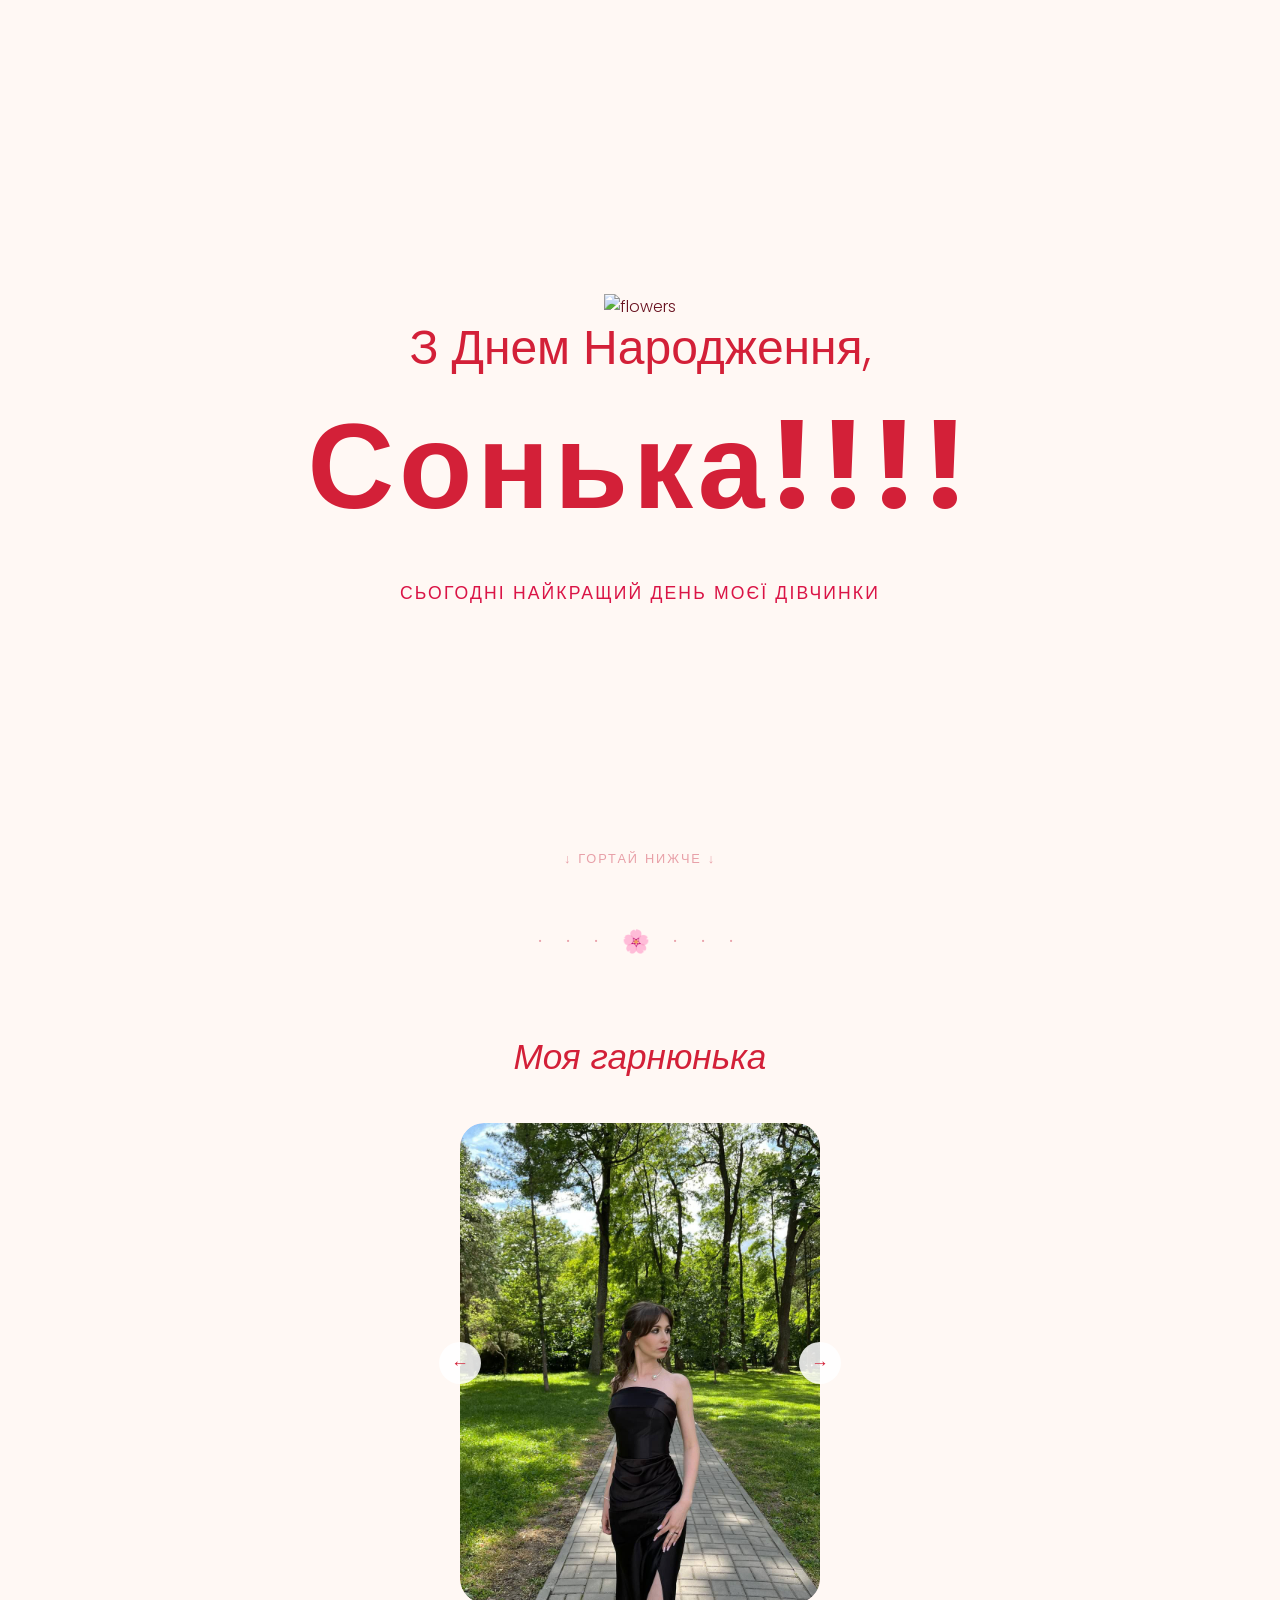
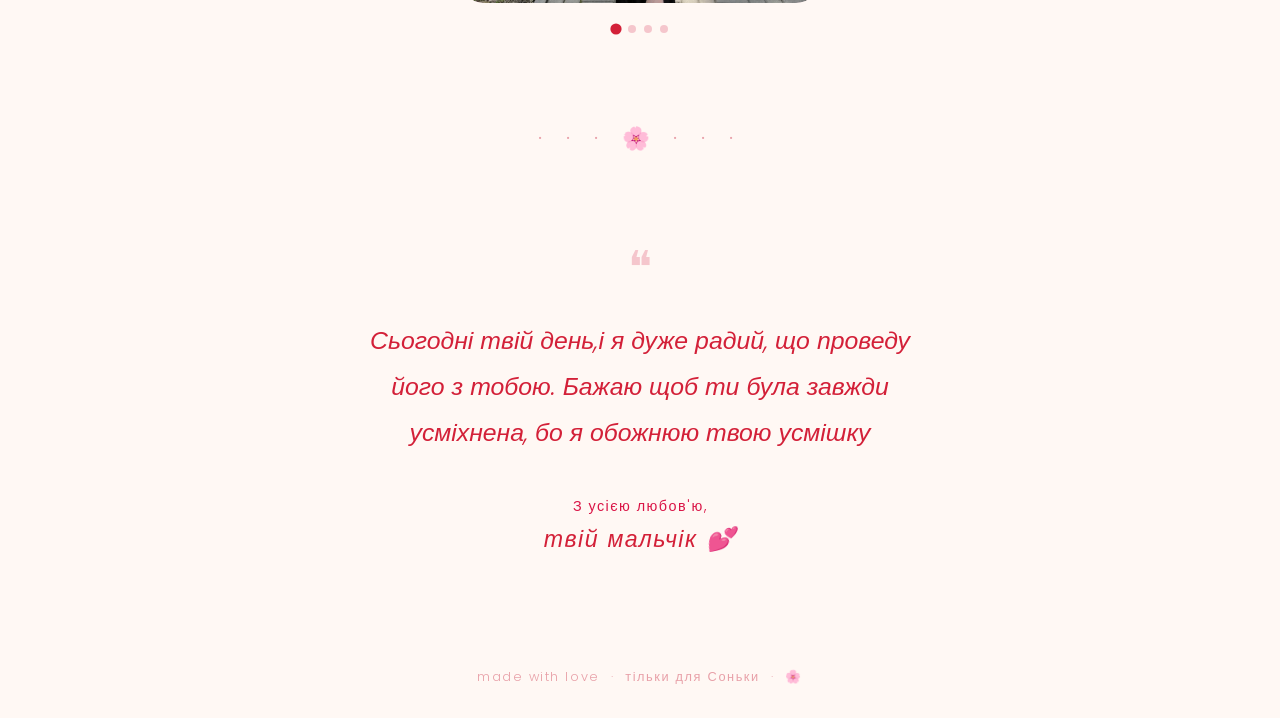
==== index.html @ 1e5dcf20 "Rename index .html to index.html" ====
<!DOCTYPE html>
<html lang="uk">
<head>
  <meta charset="UTF-8" />
  <meta name="viewport" content="width=device-width, initial-scale=1.0" />
  <title>happy birthday</title>
  <link rel="stylesheet" href="style.css" />
<link href="https://fonts.googleapis.com/css2?family=Poppins:wght@300;400;600;700&display=swap" rel="stylesheet" />
</head>
<body>

  <!-- Floating petals background -->
  <div class="petals" id="petals"></div>

  <!-- HERO -->
  <section class="hero">
    <div class="flower-anim">
      <img src="https://media3.giphy.com/media/v1.Y2lkPTc5MGI3NjExazk0a2RoeWdkYzE1czJrOG9vMXBnZjNpNmd0aGhjajh3enE3dWp1bCZlcD12MV9pbnRlcm5hbF9naWZfYnlfaWQmY3Q9Zw/jeD6F4bbAASCFAtr5i/giphy.gif" alt="flowers" class="hero-gif" />
    </div>
    <p class="hero-title">З Днем Народження,</p>
    <p class="hero-name">Сонька!!!!</p>
    <p class="hero-sub">сьогодні найкращий день моєї дівчинки </p>
    <span class="scroll-hint">↓ гортай нижче ↓</span>
  </section>

  <div class="divider">· · · 🌸 · · ·</div>

  <!-- PHOTO CAROUSEL -->
  <section class="carousel-section">
    <p class="section-label">Моя гарнюнька </p>

    <div class="carousel-wrap">

      <div class="carousel-frame" id="carousel">



        <div class="slide active">
          <img src="hbph1.jpg" alt="photo 1" />
            
        </div>

        <div class="slide">
          <img src="hbph2.jpg" alt="photo 2" />
            
          
        </div>

        <div class="slide">
          <img src="hbph67.jpg" alt="photo 3" />
           
          
        </div>

        <div class="slide">
          <img src="hbph4.jpg" alt="photo 4" style="width:100%;height:100%;object-fit:cover;display:block;" />
          
        </div>

      </div><!-- /carousel-frame -->

      <button class="arrow prev" id="prev" aria-label="попереднє фото">&#8592;</button>
      <button class="arrow next" id="next" aria-label="наступне фото">&#8594;</button>

    </div><!-- /carousel-wrap -->

    <div class="dots" id="dots"></div>

  </section>

  <div class="divider">· · · 🌸 · · ·</div>

  <!-- MESSAGE -->
  <section class="message-section">
    <blockquote>
      Сьогодні твій день,і я дуже радий,
      що проведу його з тобою.
      Бажаю щоб ти була завжди усміхнена,
      бо я обожнюю твою усмішку
    </blockquote>
    <div class="sign">
      З усією любов'ю,
      <strong> твій мальчік 💕</strong>
    </div>
  </section>

  <footer>
    made with love &nbsp;·&nbsp; тільки для Соньки &nbsp;·&nbsp; 🌸
  </footer>

  <script>
    /* ── Petals ── */
    const petalEl = document.getElementById('petals');
    const symbols = ['💋','❤️','🥳','🎉'];
    for (let i = 0; i < 20; i++) {
      const p = document.createElement('span');
      p.className = 'petal';
      p.textContent = symbols[Math.floor(Math.random() * symbols.length)];
      p.style.left = Math.random() * 100 + 'vw';
      p.style.animationDuration = (8 + Math.random() * 10) + 's';
      p.style.animationDelay    = (Math.random() * 12) + 's';
      p.style.fontSize          = (13 + Math.random() * 13) + 'px';
      petalEl.appendChild(p);
    }

    /* ── Carousel ── */
    const slides   = Array.from(document.querySelectorAll('.slide'));
    const dotsWrap = document.getElementById('dots');
    let current = 0;
    let timer;

    slides.forEach((_, i) => {
      const d = document.createElement('button');
      d.className = 'dot' + (i === 0 ? ' active' : '');
      d.setAttribute('aria-label', 'фото ' + (i + 1));
      d.addEventListener('click', () => go(i));
      dotsWrap.appendChild(d);
    });

    function go(idx) {
      slides[current].classList.remove('active');
      dotsWrap.children[current].classList.remove('active');
      current = (idx + slides.length) % slides.length;
      slides[current].classList.add('active');
      dotsWrap.children[current].classList.add('active');
      resetTimer();
    }

    function resetTimer() {
      clearInterval(timer);
      timer = setInterval(() => go(current + 1), 4000);
    }

    document.getElementById('prev').addEventListener('click', () => go(current - 1));
    document.getElementById('next').addEventListener('click', () => go(current + 1));

    resetTimer();
  </script>

</body>
</html>
---- style.css ----
*, *::before, *::after {
  box-sizing: border-box;
  margin: 0;
  padding: 0;
}

:root {
  --rose:       #e8a0a8;
  --blush:      #f5c6cc;
  --petal:      #fce4ec;
  --cream:      #fff8f4;
  --mauve:      #d32038;
  --deep:       #d32038;
  --text:       #691220;
  --light-text: #da1446;
}

html { scroll-behavior: smooth; }

body {
  background: var(--cream);
  font-family: 'Poppins', sans-serif;
  font-weight: 300;
  color: var(--text);
  min-height: 100vh;
  overflow-x: hidden;
}

/* ── Petals ── */
.petals {
  position: fixed;
  inset: 0;
  pointer-events: none;
  z-index: 0;
  overflow: hidden;
}
.petal {
  position: absolute;
  top: -60px;
  animation: fall linear infinite;
  opacity: 0.55;
}
@keyframes fall {
  0%   { transform: translateY(0)     rotate(0deg)   translateX(0);   opacity: 0.55; }
  100% { transform: translateY(110vh) rotate(360deg) translateX(40px); opacity: 0; }
}

/* ── Hero ── */
.hero {
  position: relative;
  z-index: 1;
  min-height: 100vh;
  display: flex;
  flex-direction: column;
  align-items: center;
  justify-content: center;
  text-align: center;
  padding: 2rem;
}
.hero-title {
  font-family: 'Poppins', sans-serif;
  font-size: clamp(1.8rem, 4vw, 3rem);
  font-weight: 300;
  color: var(--deep);
  line-height: 1.2;
  animation: fadeUp 1.2s ease both;
}
.hero-name {
  font-family: 'Poppins', sans-serif;
  font-size: clamp(3.5rem, 10vw, 7.5rem);
  font-weight: 700;
  color: var(--mauve);
  letter-spacing: 0.04em;
  animation: fadeUp 1.4s ease both;
}
.hero-sub {
  margin-top: 1.5rem;
  font-size: clamp(0.85rem, 2.2vw, 1.1rem);
  color: var(--light-text);
  letter-spacing: 0.12em;
  text-transform: uppercase;
  animation: fadeUp 1.6s ease both;
}
.scroll-hint {
  position: absolute;
  bottom: 2rem;
  font-size: 0.8rem;
  letter-spacing: 0.15em;
  text-transform: uppercase;
  color: var(--rose);
  animation: bounce 2s ease-in-out infinite;
}
@keyframes bounce {
  0%, 100% { transform: translateY(0); }
  50%       { transform: translateY(8px); }
}
@keyframes fadeUp {
  from { opacity: 0; transform: translateY(30px); }
  to   { opacity: 1; transform: translateY(0); }
}

/* ── Divider ── */
.divider {
  position: relative;
  z-index: 1;
  text-align: center;
  padding: 1.5rem;
  color: var(--rose);
  font-size: 1.4rem;
  letter-spacing: 0.4em;
}

/* ── Carousel section ── */
.carousel-section {
  position: relative;
  z-index: 1;
  padding: 3rem 1rem 4rem;
  text-align: center;
}
.section-label {
  font-family: 'Poppins', sans-serif;
  font-size: clamp(1.4rem, 4vw, 2.2rem);
  font-style: italic;
  color: var(--deep);
  margin-bottom: 2.5rem;
}

/* Carousel wrapper — clips arrows */
.carousel-wrap {
  position: relative;
  width: 360px;
  margin: 0 auto;
}

/* THE FIX: strict clipping box */
.carousel-frame {
  position: relative;
  width: 360px;
  height: 480px;
  border-radius: 24px;
  overflow: hidden;
  background: var(--petal);
  box-shadow: 0 20px 60px rgba(139, 58, 71, 0.15);
  contain: strict;
  clip-path: inset(0 round 24px);
}

/* Slides stack on top of each other inside the frame */
.slide {
  position: absolute;
  top: 0;
  left: 0;
  width: 100%;
  height: 100%;
  opacity: 0;
  transition: opacity 0.8s ease;
  pointer-events: none;
}
.slide.active {
  opacity: 1;
  pointer-events: auto;
}

.slide img {
  width: 100%;
  height: 100%;
  object-fit: cover;
  display: block;
}

/* Placeholder (no photo yet) */
.placeholder {
  width: 100%;
  height: 100%;
  display: flex;
  flex-direction: column;
  align-items: center;
  justify-content: center;
  gap: 0.8rem;
  background: var(--petal);
  color: var(--mauve);
  font-family: 'Poppins', sans-serif;
  font-style: italic;
  font-size: 1.1rem;
}
.placeholder-icon { font-size: 3rem; }
.placeholder small {
  font-size: 0.75rem;
  opacity: 0.6;
  font-style: normal;
}

/* Arrow buttons */
.arrow {
  position: absolute;
  top: 50%;
  transform: translateY(-50%);
  background: rgba(255, 255, 255, 0.85);
  border: none;
  border-radius: 50%;
  width: 42px;
  height: 42px;
  font-size: 1.1rem;
  color: var(--deep);
  cursor: pointer;
  z-index: 10;
  display: flex;
  align-items: center;
  justify-content: center;
  transition: background 0.2s;
}
.arrow:hover { background: #fff; }
.arrow.prev { left: -21px; }
.arrow.next { right: -21px; }

/* Dots */
.dots {
  display: flex;
  justify-content: center;
  gap: 8px;
  margin-top: 1.4rem;
}
.dot {
  width: 8px;
  height: 8px;
  border-radius: 50%;
  background: var(--blush);
  border: none;
  cursor: pointer;
  padding: 0;
  transition: background 0.3s, transform 0.3s;
}
.dot.active {
  background: var(--mauve);
  transform: scale(1.4);
}

/* ── Message ── */
.message-section {
  position: relative;
  z-index: 1;
  max-width: 640px;
  margin: 0 auto;
  padding: 3rem 2rem 5rem;
  text-align: center;
}
.message-section blockquote {
  font-family: 'Poppins', sans-serif;
  font-style: italic;
  font-size: clamp(1.15rem, 2.8vw, 1.55rem);
  color: var(--deep);
  line-height: 1.85;
  border: none;
}
.message-section blockquote::before {
  content: '❝';
  display: block;
  font-size: 2.8rem;
  color: var(--blush);
  margin-bottom: 0.5rem;
  font-style: normal;
}
.sign {
  margin-top: 2.5rem;
  font-size: 0.9rem;
  letter-spacing: 0.1em;
  color: var(--light-text);
}
.sign strong {
  display: block;
  font-family: 'Poppins', sans-serif;
  font-style: italic;
  font-size: 1.45rem;
  color: var(--mauve);
  font-weight: 400;
  margin-top: 0.3rem;
}

/* ── Footer ── */
footer {
  position: relative;
  z-index: 1;
  text-align: center;
  padding: 2rem;
  font-size: 0.8rem;
  color: var(--rose);
  letter-spacing: 0.12em;
}

/* ── Mobile ── */
@media (max-width: 440px) {
  .carousel-wrap,
  .carousel-frame { width: 300px; height: 400px; }
  .arrow.prev { left: -16px; }
  .arrow.next { right: -16px; }
}
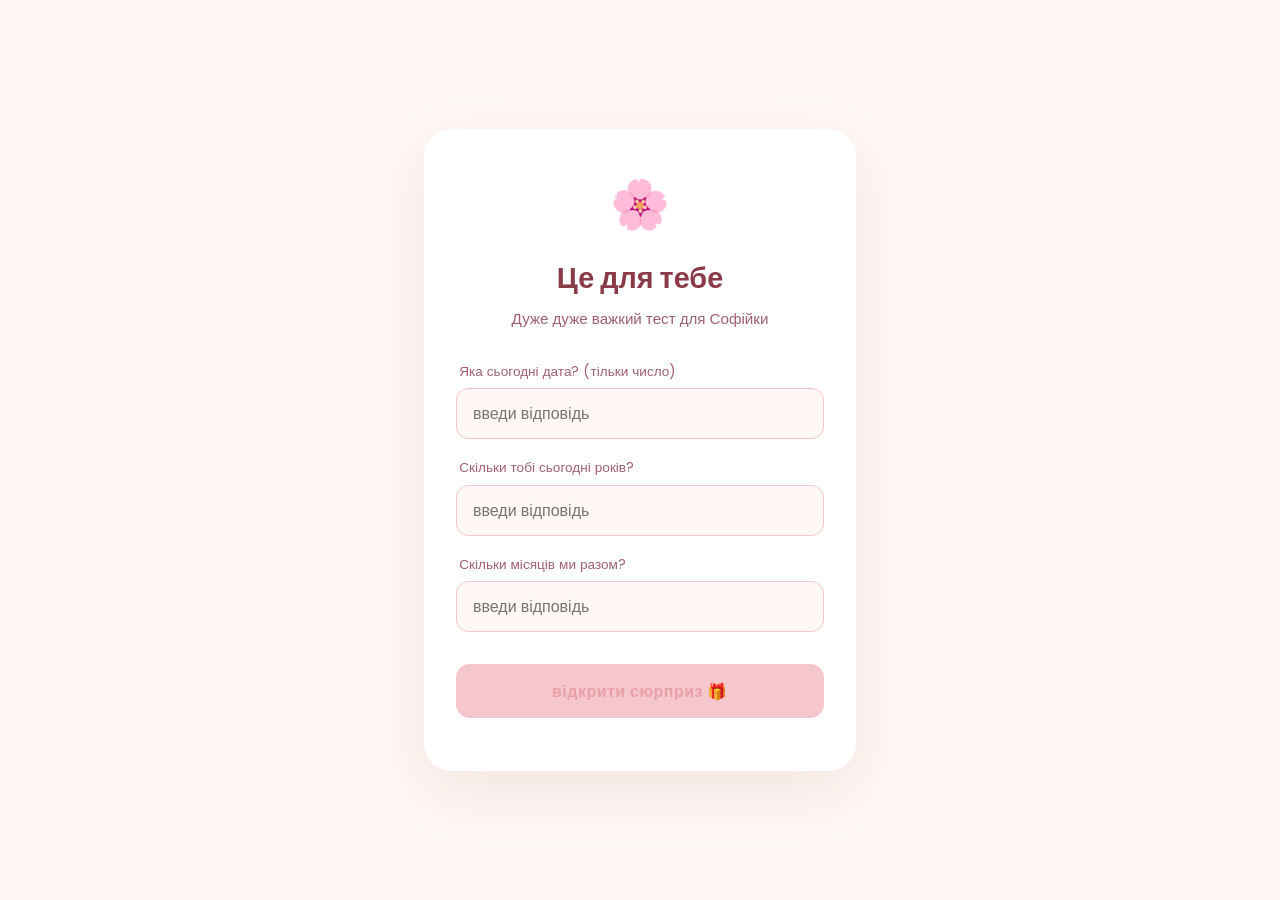
==== commit 1ac50329: "Add files via upload" ====
--- a/index.html
+++ b/index.html
@@ -3,138 +3,99 @@
 <head>
   <meta charset="UTF-8" />
   <meta name="viewport" content="width=device-width, initial-scale=1.0" />
-  <title>happy birthday</title>
-  <link rel="stylesheet" href="style.css" />
-<link href="https://fonts.googleapis.com/css2?family=Poppins:wght@300;400;600;700&display=swap" rel="stylesheet" />
+  <title>Для тебе 🌸</title>
+  <link rel="stylesheet" href="enter.css" />
+  <link href="https://fonts.googleapis.com/css2?family=Poppins:wght@300;400;600;700&display=swap" rel="stylesheet" />
 </head>
 <body>
 
-  <!-- Floating petals background -->
   <div class="petals" id="petals"></div>
 
-  <!-- HERO -->
-  <section class="hero">
-    <div class="flower-anim">
-      <img src="https://media3.giphy.com/media/v1.Y2lkPTc5MGI3NjExazk0a2RoeWdkYzE1czJrOG9vMXBnZjNpNmd0aGhjajh3enE3dWp1bCZlcD12MV9pbnRlcm5hbF9naWZfYnlfaWQmY3Q9Zw/jeD6F4bbAASCFAtr5i/giphy.gif" alt="flowers" class="hero-gif" />
-    </div>
-    <p class="hero-title">З Днем Народження,</p>
-    <p class="hero-name">Сонька!!!!</p>
-    <p class="hero-sub">сьогодні найкращий день моєї дівчинки </p>
-    <span class="scroll-hint">↓ гортай нижче ↓</span>
-  </section>
+  <div class="container">
+    <div class="card">
+      <div class="flower">🌸</div>
+      <h1>Це для тебе</h1>
+      <p class="subtitle">Дуже дуже важкий тест для Софійки</p>
 
-  <div class="divider">· · · 🌸 · · ·</div>
+      <div class="questions">
 
-  <!-- PHOTO CAROUSEL -->
-  <section class="carousel-section">
-    <p class="section-label">Моя гарнюнька </p>
-
-    <div class="carousel-wrap">
-
-      <div class="carousel-frame" id="carousel">
-
-
-
-        <div class="slide active">
-          <img src="hbph1.jpg" alt="photo 1" />
-            
+        <div class="question-block">
+          <label>Яка сьогодні дата? (тільки число)</label>
+          <input type="text" id="q1" placeholder="введи відповідь" autocomplete="off" />
+          <span class="check" id="c1"></span>
         </div>
 
-        <div class="slide">
-          <img src="hbph2.jpg" alt="photo 2" />
-            
-          
+        <div class="question-block">
+          <label>Скільки тобі сьогодні років?</label>
+          <input type="text" id="q2" placeholder="введи відповідь" autocomplete="off" />
+          <span class="check" id="c2"></span>
         </div>
 
-        <div class="slide">
-          <img src="hbph67.jpg" alt="photo 3" />
-           
-          
+        <div class="question-block">
+          <label>Скільки місяців ми разом?</label>
+          <input type="text" id="q3" placeholder="введи відповідь" autocomplete="off" />
+          <span class="check" id="c3"></span>
         </div>
 
-        <div class="slide">
-          <img src="hbph4.jpg" alt="photo 4" style="width:100%;height:100%;object-fit:cover;display:block;" />
-          
-        </div>
+      </div>
 
-      </div><!-- /carousel-frame -->
-
-      <button class="arrow prev" id="prev" aria-label="попереднє фото">&#8592;</button>
-      <button class="arrow next" id="next" aria-label="наступне фото">&#8594;</button>
-
-    </div><!-- /carousel-wrap -->
-
-    <div class="dots" id="dots"></div>
-
-  </section>
-
-  <div class="divider">· · · 🌸 · · ·</div>
-
-  <!-- MESSAGE -->
-  <section class="message-section">
-    <blockquote>
-      Сьогодні твій день,і я дуже радий,
-      що проведу його з тобою.
-      Бажаю щоб ти була завжди усміхнена,
-      бо я обожнюю твою усмішку
-    </blockquote>
-    <div class="sign">
-      З усією любов'ю,
-      <strong> твій мальчік 💕</strong>
+      <button class="btn" id="btn" disabled>відкрити сюрприз 🎁</button>
+      <p class="error" id="error"></p>
     </div>
-  </section>
-
-  <footer>
-    made with love &nbsp;·&nbsp; тільки для Соньки &nbsp;·&nbsp; 🌸
-  </footer>
+  </div>
 
   <script>
-    /* ── Petals ── */
+    // Правильні відповіді
+    const answers = ['26', '17', '9'];
+    const ids = ['q1', 'q2', 'q3'];
+    const checks = ['c1', 'c2', 'c3'];
+
+    function normalize(str) {
+      return str.trim().toLowerCase();
+    }
+
+    function updateChecks() {
+      let allCorrect = true;
+      ids.forEach((id, i) => {
+        const val = normalize(document.getElementById(id).value);
+        const correct = normalize(answers[i]);
+        const check = document.getElementById(checks[i]);
+        if (val === '') {
+          check.textContent = '';
+          allCorrect = false;
+        } else if (val === correct) {
+          check.textContent = '✓';
+          check.className = 'check ok';
+        } else {
+          check.textContent = '✗';
+          check.className = 'check fail';
+          allCorrect = false;
+        }
+      });
+      document.getElementById('btn').disabled = !allCorrect;
+    }
+
+    ids.forEach(id => {
+      document.getElementById(id).addEventListener('input', updateChecks);
+    });
+
+    document.getElementById('btn').addEventListener('click', () => {
+      window.location.href = 'https://kirigamiiii.github.io/hbs/birthday.html';
+    });
+
+    // Petals
     const petalEl = document.getElementById('petals');
-    const symbols = ['💋','❤️','🥳','🎉'];
-    for (let i = 0; i < 20; i++) {
+    const symbols = ['🌸','🌷','🌺','💮'];
+    for (let i = 0; i < 18; i++) {
       const p = document.createElement('span');
       p.className = 'petal';
       p.textContent = symbols[Math.floor(Math.random() * symbols.length)];
       p.style.left = Math.random() * 100 + 'vw';
       p.style.animationDuration = (8 + Math.random() * 10) + 's';
-      p.style.animationDelay    = (Math.random() * 12) + 's';
-      p.style.fontSize          = (13 + Math.random() * 13) + 'px';
+      p.style.animationDelay = (Math.random() * 12) + 's';
+      p.style.fontSize = (13 + Math.random() * 13) + 'px';
       petalEl.appendChild(p);
     }
-
-    /* ── Carousel ── */
-    const slides   = Array.from(document.querySelectorAll('.slide'));
-    const dotsWrap = document.getElementById('dots');
-    let current = 0;
-    let timer;
-
-    slides.forEach((_, i) => {
-      const d = document.createElement('button');
-      d.className = 'dot' + (i === 0 ? ' active' : '');
-      d.setAttribute('aria-label', 'фото ' + (i + 1));
-      d.addEventListener('click', () => go(i));
-      dotsWrap.appendChild(d);
-    });
-
-    function go(idx) {
-      slides[current].classList.remove('active');
-      dotsWrap.children[current].classList.remove('active');
-      current = (idx + slides.length) % slides.length;
-      slides[current].classList.add('active');
-      dotsWrap.children[current].classList.add('active');
-      resetTimer();
-    }
-
-    function resetTimer() {
-      clearInterval(timer);
-      timer = setInterval(() => go(current + 1), 4000);
-    }
-
-    document.getElementById('prev').addEventListener('click', () => go(current - 1));
-    document.getElementById('next').addEventListener('click', () => go(current + 1));
-
-    resetTimer();
   </script>
 
 </body>
--- a/enter.css
+++ b/enter.css
@@ -0,0 +1,171 @@
+*, *::before, *::after {
+  box-sizing: border-box;
+  margin: 0;
+  padding: 0;
+}
+
+:root {
+  --rose:       #e8a0a8;
+  --blush:      #f5c6cc;
+  --petal:      #fce4ec;
+  --cream:      #fff8f4;
+  --mauve:      #c2737e;
+  --deep:       #8b3a47;
+  --text:       #5c2d35;
+  --light-text: #a06070;
+}
+
+body {
+  background: var(--cream);
+  font-family: 'Poppins', sans-serif;
+  font-weight: 300;
+  color: var(--text);
+  min-height: 100vh;
+  display: flex;
+  align-items: center;
+  justify-content: center;
+  overflow-x: hidden;
+}
+
+/* Petals */
+.petals {
+  position: fixed;
+  inset: 0;
+  pointer-events: none;
+  z-index: 0;
+  overflow: hidden;
+}
+.petal {
+  position: absolute;
+  top: -60px;
+  animation: fall linear infinite;
+  opacity: 0.5;
+}
+@keyframes fall {
+  0%   { transform: translateY(0) rotate(0deg) translateX(0); opacity: 0.5; }
+  100% { transform: translateY(110vh) rotate(360deg) translateX(40px); opacity: 0; }
+}
+
+/* Card */
+.container {
+  position: relative;
+  z-index: 1;
+  width: 100%;
+  max-width: 480px;
+  padding: 2rem 1.5rem;
+}
+
+.card {
+  background: white;
+  border-radius: 28px;
+  padding: 2.5rem 2rem;
+  box-shadow: 0 20px 60px rgba(139, 58, 71, 0.1);
+  text-align: center;
+}
+
+.flower {
+  font-size: 3rem;
+  margin-bottom: 1rem;
+  display: block;
+  animation: pulse 2s ease-in-out infinite;
+}
+@keyframes pulse {
+  0%, 100% { transform: scale(1); }
+  50%       { transform: scale(1.15); }
+}
+
+h1 {
+  font-size: 1.8rem;
+  font-weight: 700;
+  color: var(--deep);
+  margin-bottom: 0.4rem;
+}
+
+.subtitle {
+  font-size: 0.95rem;
+  color: var(--light-text);
+  margin-bottom: 2rem;
+}
+
+/* Questions */
+.questions {
+  display: flex;
+  flex-direction: column;
+  gap: 1.2rem;
+  margin-bottom: 2rem;
+  text-align: left;
+}
+
+.question-block {
+  position: relative;
+}
+
+.question-block label {
+  display: block;
+  font-size: 0.85rem;
+  font-weight: 400;
+  color: var(--light-text);
+  margin-bottom: 0.4rem;
+  padding-left: 0.2rem;
+}
+
+.question-block input {
+  width: 100%;
+  padding: 0.75rem 2.5rem 0.75rem 1rem;
+  border: 1.5px solid var(--blush);
+  border-radius: 12px;
+  font-family: 'Poppins', sans-serif;
+  font-size: 1rem;
+  color: var(--text);
+  background: var(--cream);
+  outline: none;
+  transition: border-color 0.2s;
+}
+
+.question-block input:focus {
+  border-color: var(--rose);
+}
+
+.check {
+  position: absolute;
+  right: 0.9rem;
+  bottom: 0.75rem;
+  font-size: 1rem;
+  font-weight: 700;
+}
+.check.ok   { color: #7cb87c; }
+.check.fail { color: var(--mauve); }
+
+/* Button */
+.btn {
+  width: 100%;
+  padding: 0.9rem;
+  background: var(--mauve);
+  color: white;
+  border: none;
+  border-radius: 14px;
+  font-family: 'Poppins', sans-serif;
+  font-size: 1rem;
+  font-weight: 600;
+  cursor: pointer;
+  transition: background 0.2s, opacity 0.2s, transform 0.15s;
+  letter-spacing: 0.03em;
+}
+
+.btn:disabled {
+  background: var(--blush);
+  color: var(--rose);
+  cursor: not-allowed;
+  transform: none;
+}
+
+.btn:not(:disabled):hover {
+  background: var(--deep);
+  transform: translateY(-2px);
+}
+
+.error {
+  margin-top: 0.8rem;
+  font-size: 0.85rem;
+  color: var(--mauve);
+}
